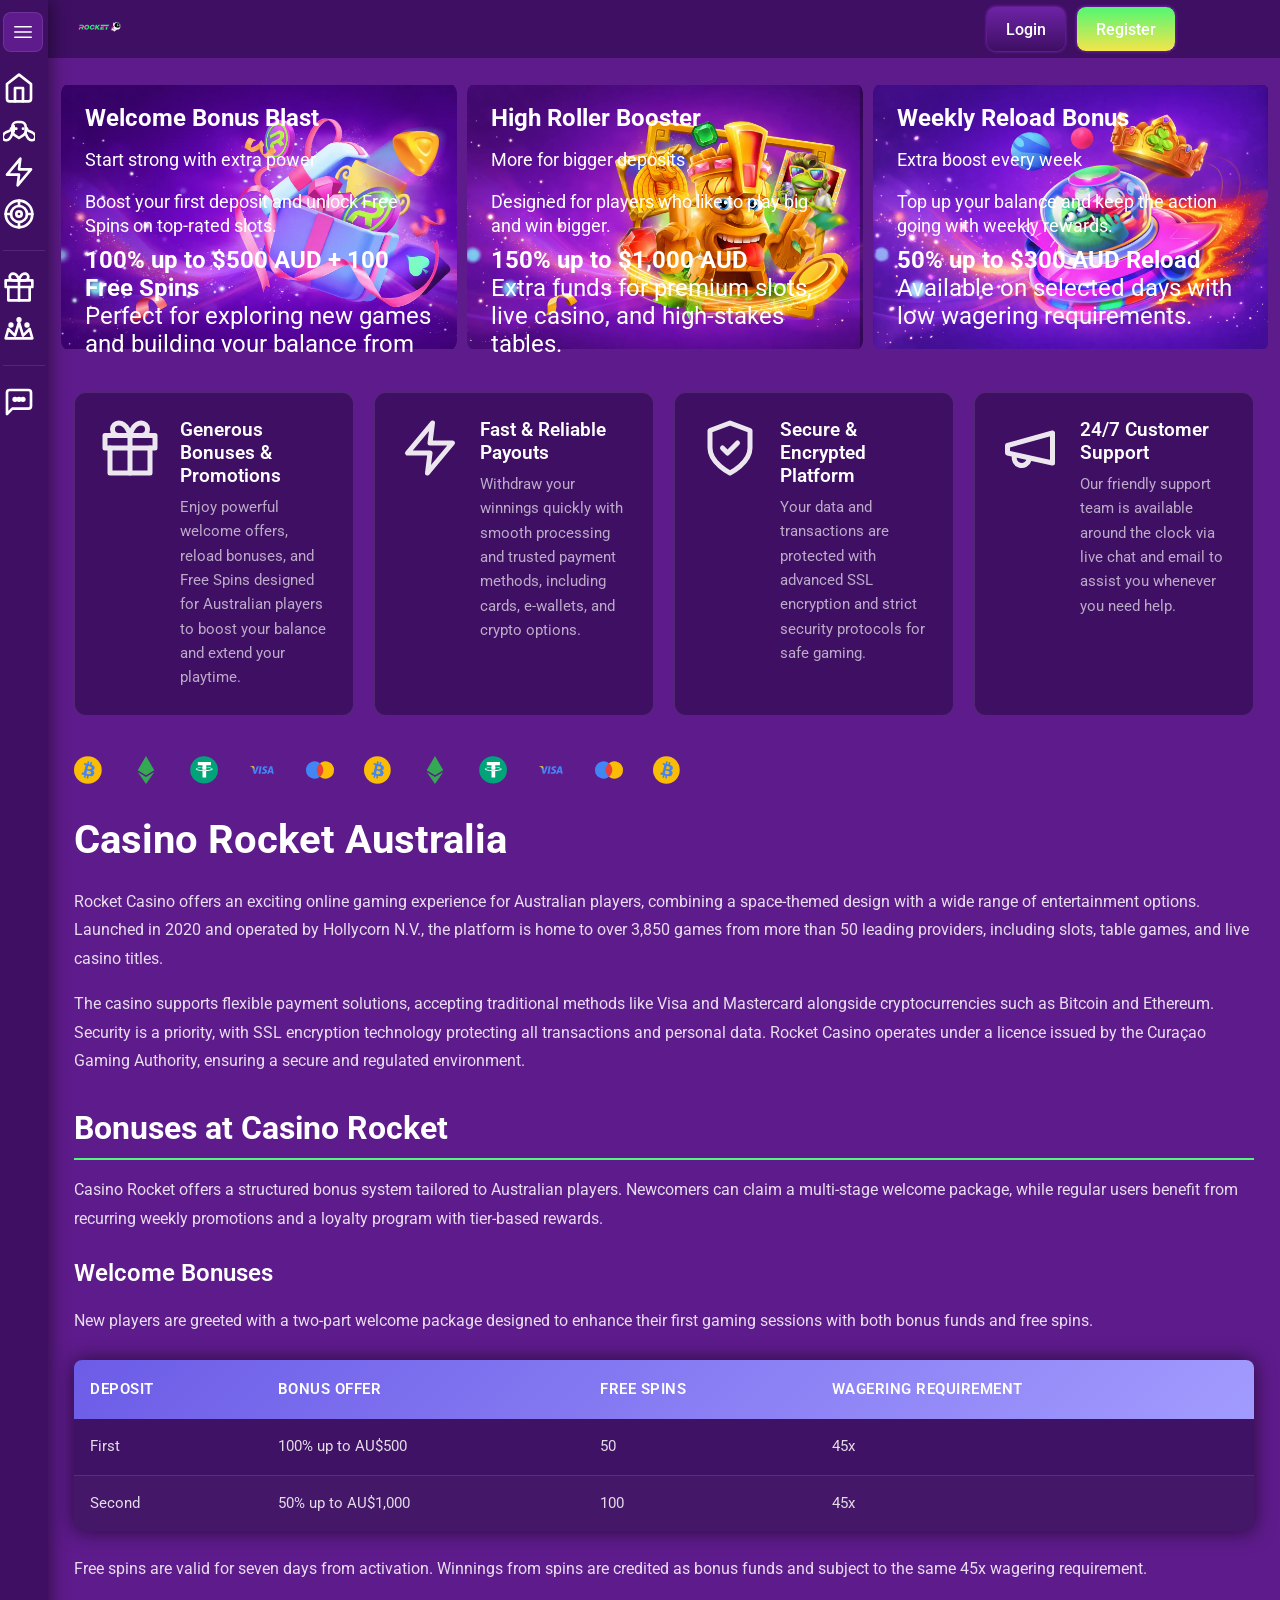
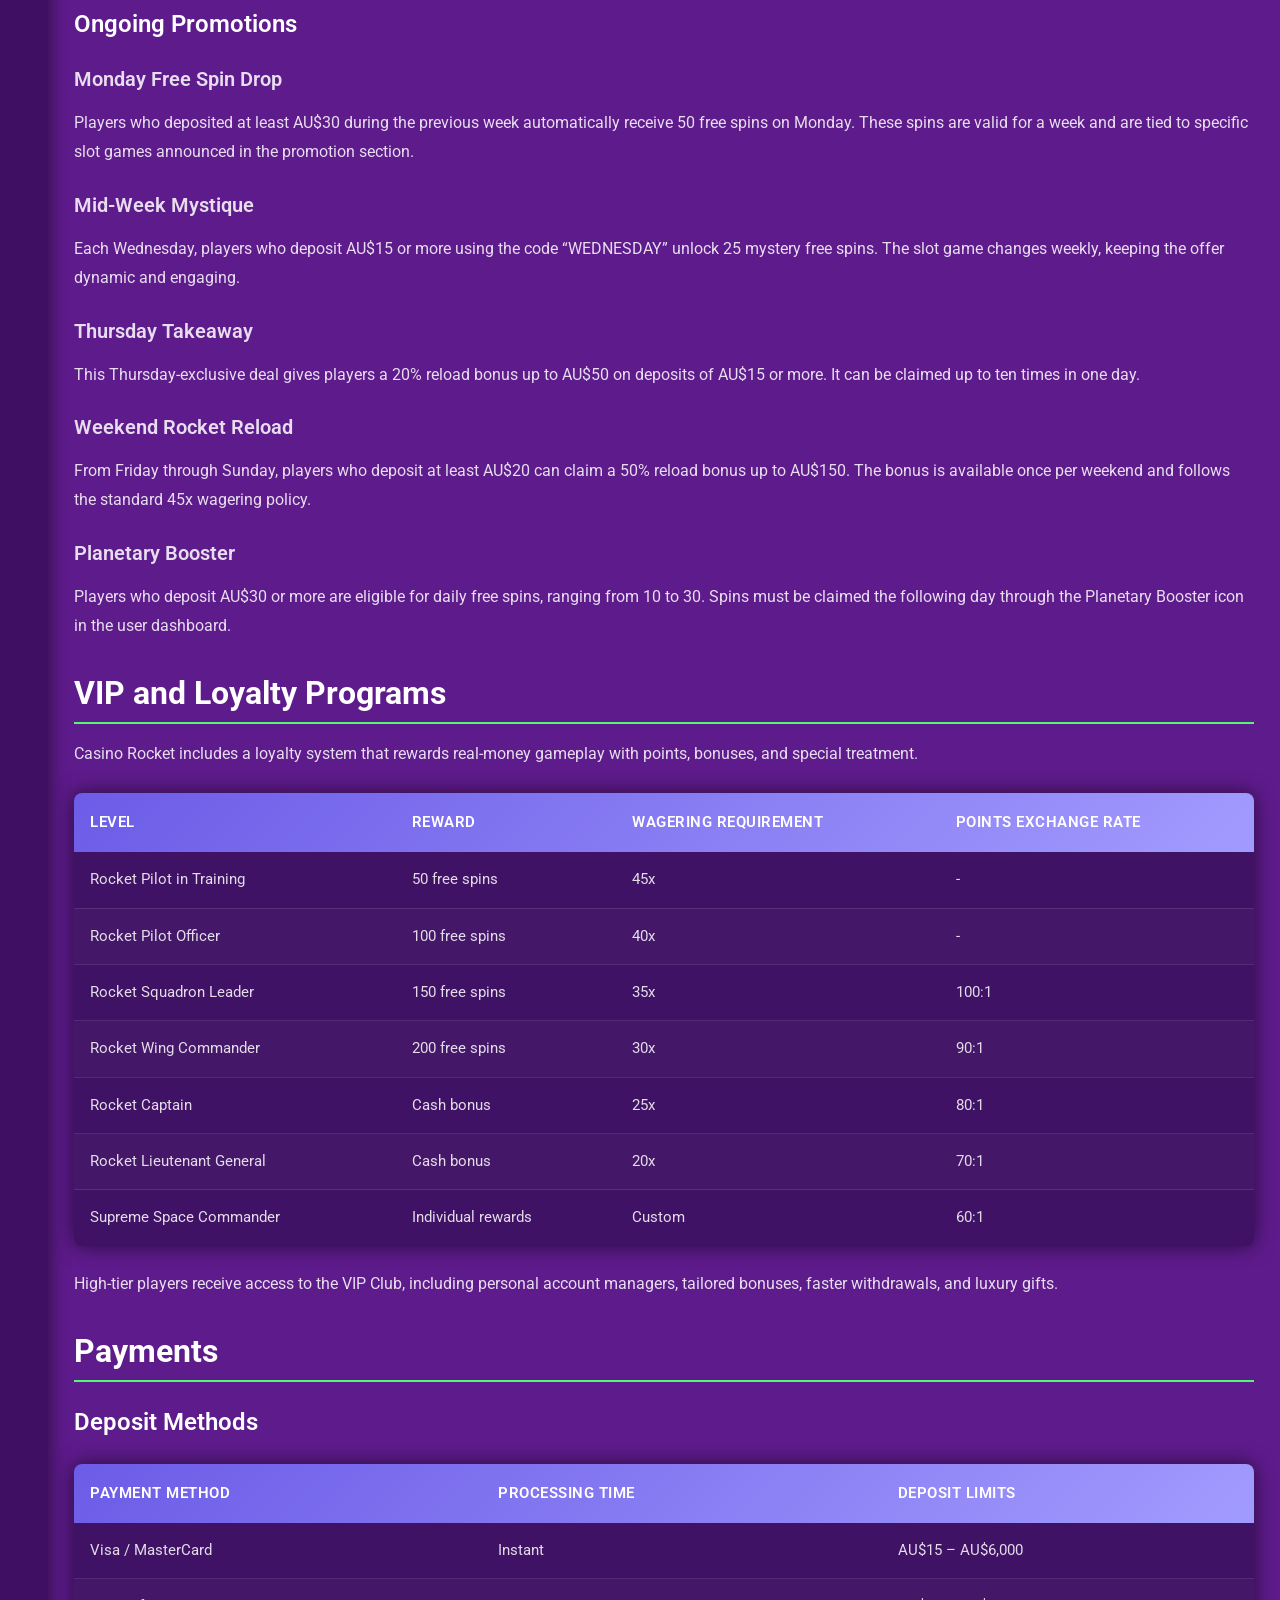
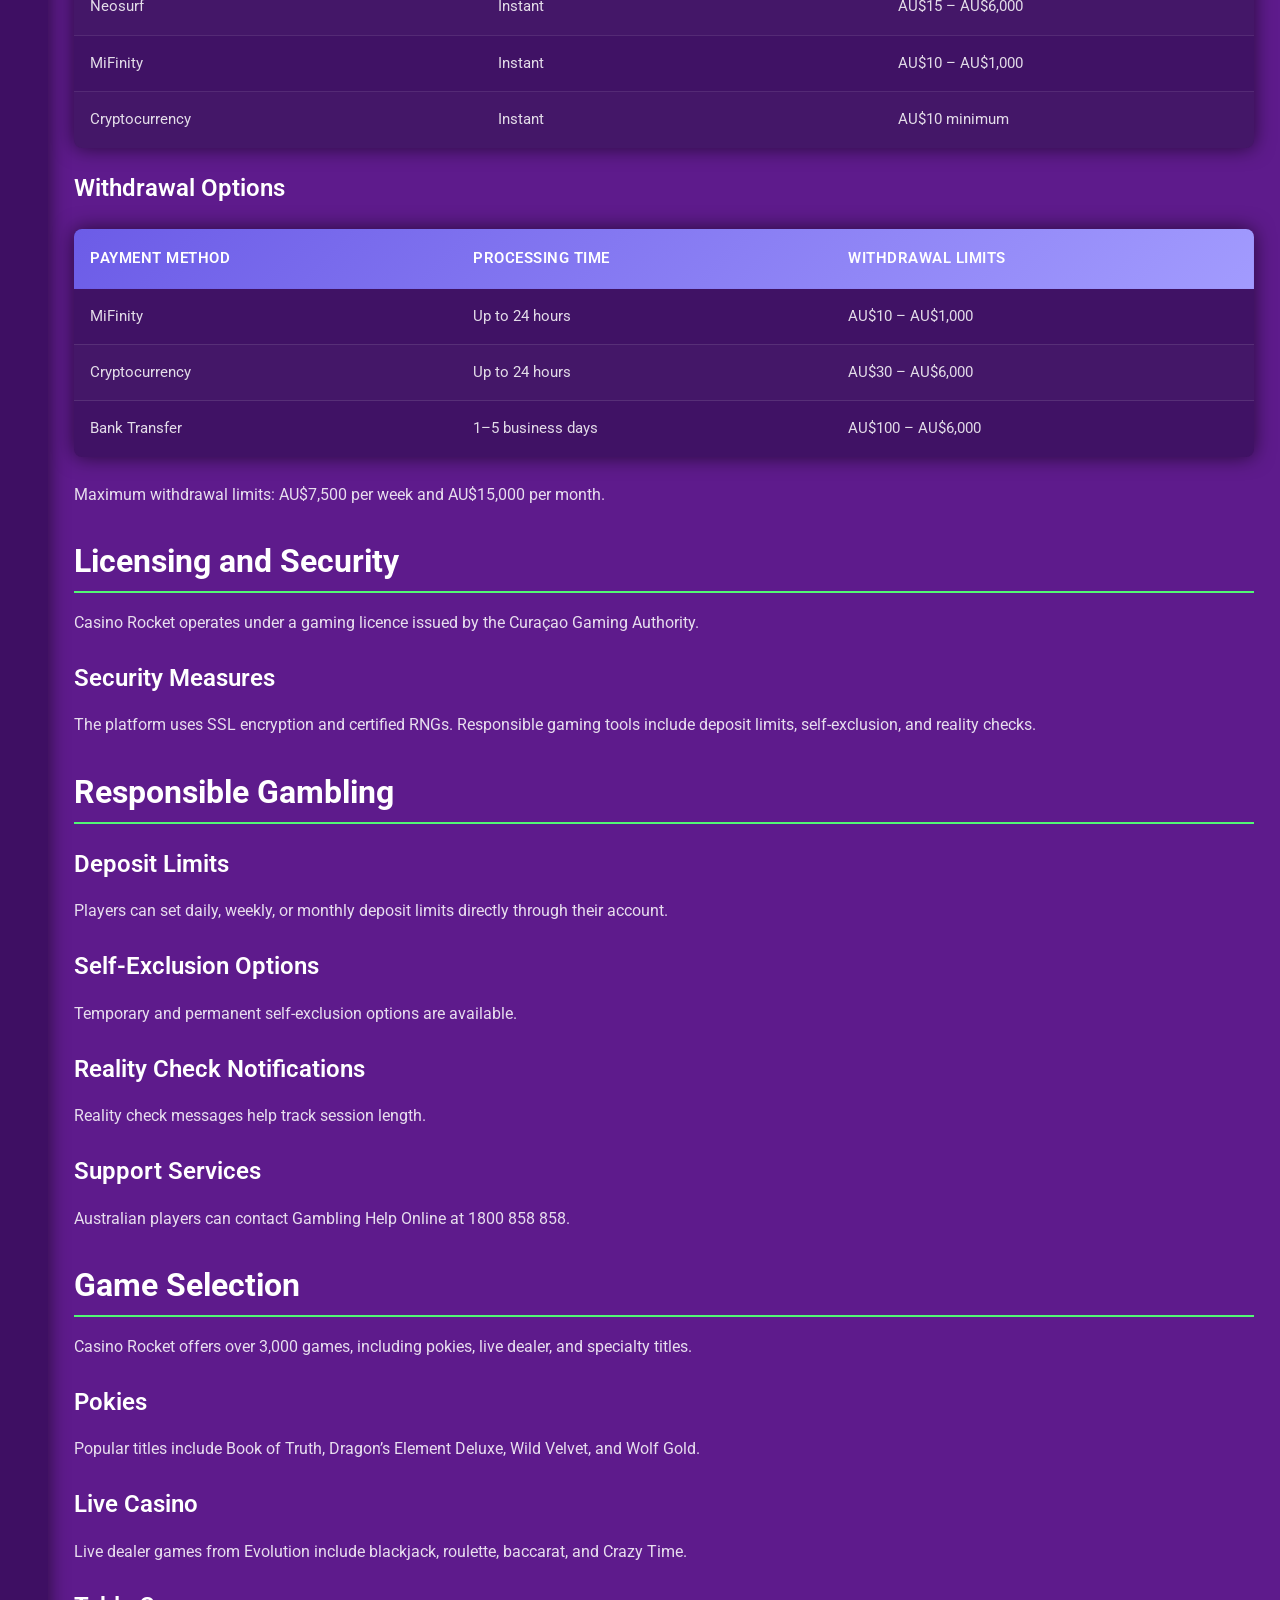
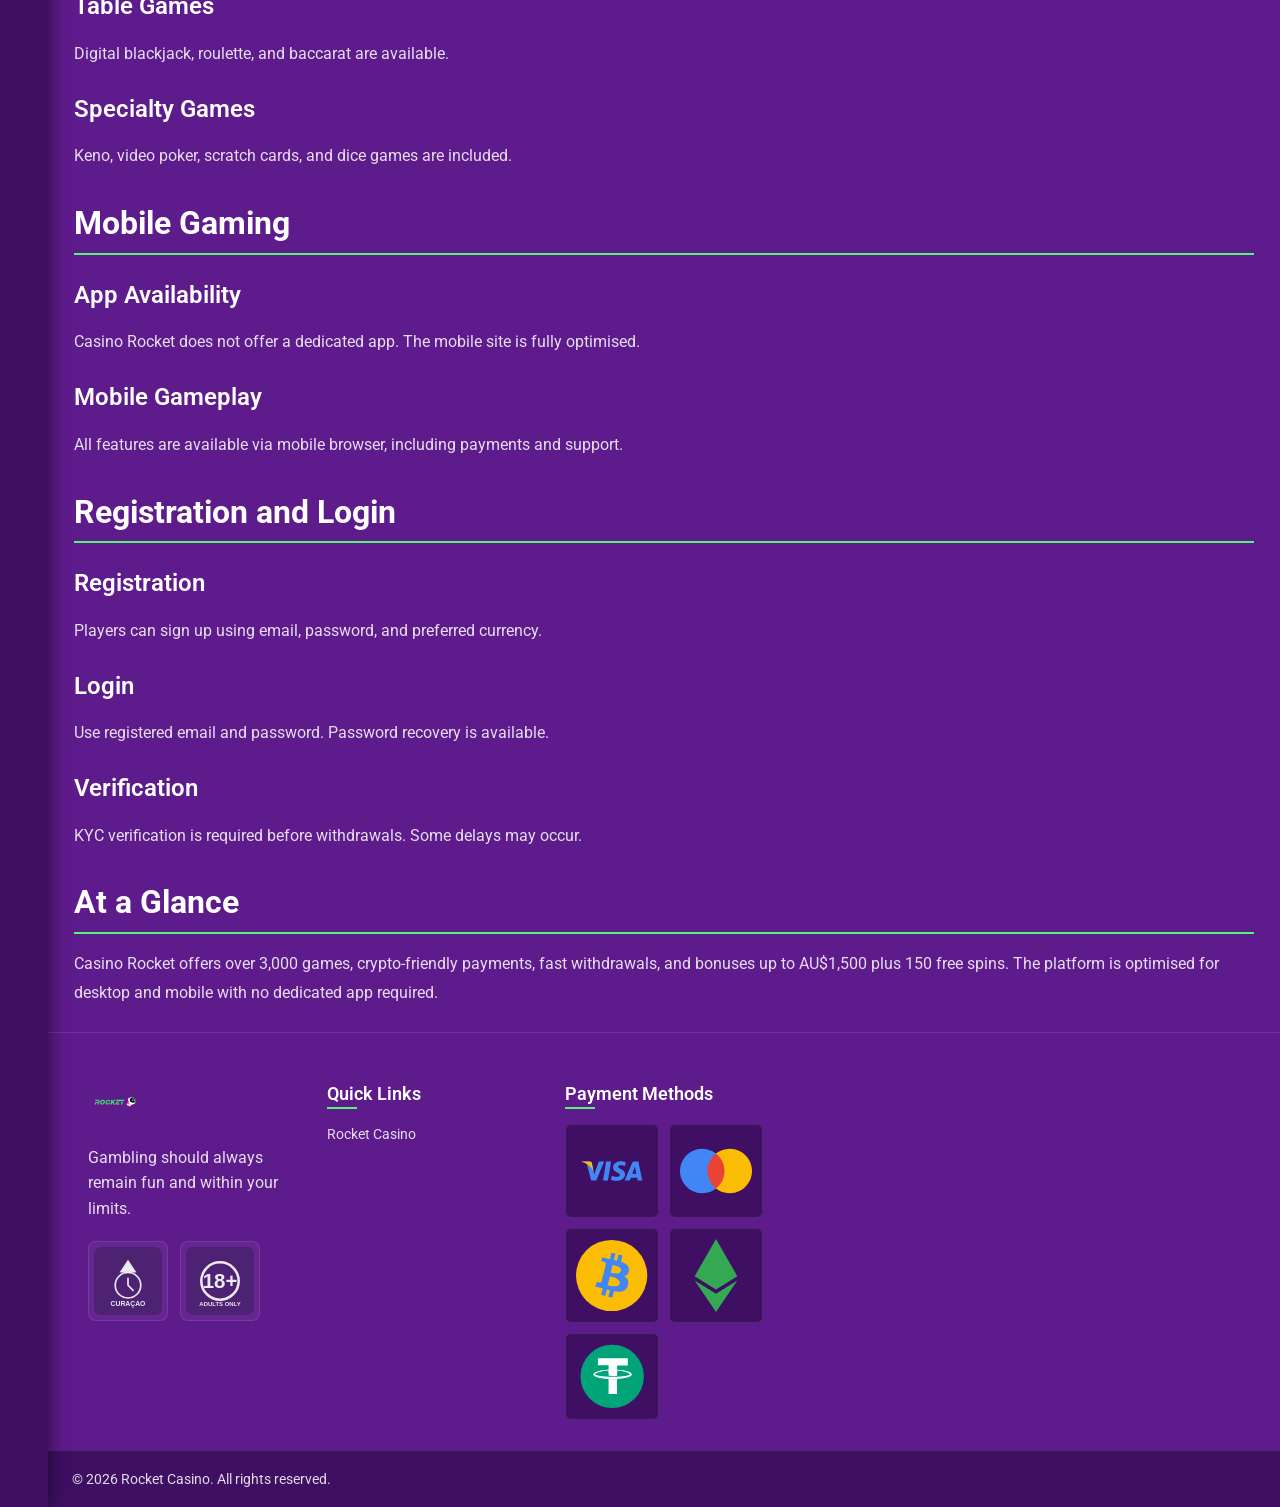
==== en-au/index.html @ 90d6440e "Add files via upload" ====
<!DOCTYPE html>
<html lang="en-AU">
<head>
    <meta charset="UTF-8">
    <meta name="viewport" content="width=device-width, initial-scale=1.0, maximum-scale=1.0, user-scalable=no">
    <meta name="description" content="Join Casino Rocket Australia. Welcome bonus up to AU$1,500, 150 free spins, crypto deposits, quick registration, and mobile-optimised access.">
    <title>Casino Rocket | Online Casino in Australia | Bonus + Free Spins</title>
    
    <link rel="stylesheet" href="../assets/css/owl.carousel.min.css">
    <link rel="stylesheet" href="../assets/css/owl.theme.default.min.css">
    <link rel="stylesheet" href="../assets/css/animate.css">
    <link rel="stylesheet" href="../assets/css/index.css">
    <link rel="stylesheet" href="../assets/css/variables.css">
    <link rel="stylesheet" href="../assets/css/sidebar.css">
    <link rel="stylesheet" href="../assets/css/content.css">
    
        
                <link rel="stylesheet" href="../assets/css/carousel-backgrounds.css">
                
        <link rel="icon" type="image/webp" href="../assets/img/favicon.ico">
        
        <link rel="alternate" href="https://casinorocket777-au.com/" hreflang="en">
    <link rel="alternate" href="https://casinorocket777-au.com/en-au/" hreflang="en-AU">
    <link rel="canonical" href="https://casinorocket777-au.com/en-au/">        
        <script src="../assets/js/wow.min.js"></script>
    <script>new WOW().init();</script>    </head>
<body class="body">
    <div class="container">
        <!-- Sidebar Navigation -->
<nav class="nav">
    <div class="menu">
        <svg xmlns="http://www.w3.org/2000/svg" fill="none" viewBox="0 0 24 24" stroke-width="1.5" stroke="currentColor" class="size-6">
            <path stroke-linecap="round" stroke-linejoin="round" d="M3.75 6.75h16.5M3.75 12h16.5m-16.5 5.25h16.5" />
        </svg>
        <svg xmlns="http://www.w3.org/2000/svg" fill="none" viewBox="0 0 24 24" stroke-width="1.5" stroke="currentColor" class="size-6">
            <path stroke-linecap="round" stroke-linejoin="round" d="M6 18 18 6M6 6l12 12" />
        </svg>
    </div>
                        <div class="group">
                
        <a href="https://mur.amazingtracking.online/click?pid=1&amp;offer_id=2760">
            <img src="../assets/icons/lobby.svg" 
                 alt="Lobby">
            <span>Lobby</span>
        </a>
        
                            
        <a href="https://mur.amazingtracking.online/click?pid=1&amp;offer_id=2760">
            <img src="../assets/icons/games.svg" 
                 alt="Games">
            <span>Games</span>
        </a>
        
                            
        <a href="https://mur.amazingtracking.online/click?pid=1&amp;offer_id=2760">
            <img src="../assets/icons/instant.svg" 
                 alt="Instant">
            <span>Instant</span>
        </a>
        
                            
        <a href="https://mur.amazingtracking.online/click?pid=1&amp;offer_id=2760">
            <img src="../assets/icons/live-casino.svg" 
                 alt="Live Casino">
            <span>Live Casino</span>
        </a>
        
                                </div><div class="group">
                
        <a href="https://mur.amazingtracking.online/click?pid=1&amp;offer_id=2760">
            <img src="../assets/icons/promotions.svg" 
                 alt="Promotions">
            <span>Promotions</span>
        </a>
        
                            
        <a href="https://mur.amazingtracking.online/click?pid=1&amp;offer_id=2760">
            <img src="../assets/icons/vip.svg" 
                 alt="VIP club">
            <span>VIP club</span>
        </a>
        
                                </div><div class="group">
                
        <a href="https://mur.amazingtracking.online/click?pid=1&amp;offer_id=2760">
            <img src="../assets/icons/chat.svg" 
                 alt="Live chat">
            <span>Live chat</span>
        </a>
        
                </div>
</nav>

        <main class="main">
            <!-- Header -->
<div class="header">
    <div class="menu">
        <svg xmlns="http://www.w3.org/2000/svg" fill="none" viewBox="0 0 24 24" stroke-width="1.5" stroke="currentColor">
            <path stroke-linecap="round" stroke-linejoin="round" d="M3.75 6.75h16.5M3.75 12h16.5m-16.5 5.25h16.5" />
        </svg>
    </div>
    <div class="logo">
                    <img src="../assets/img/logo.svg" alt="Logo">
            </div>
    <div class="buttonGroup">
        <a href="https://mur.amazingtracking.online/click?pid=1&amp;offer_id=2760">Login</a>
        <a href="https://mur.amazingtracking.online/click?pid=1&amp;offer_id=2760">Register</a>
    </div>
</div>

            <div class="content">
                <!-- Карусель бонусов -->
                                <div class="carousel owl-carousel">
                                            <a href="https://mur.amazingtracking.online/click?pid=1&offer_id=2760">
                            <div class="item item1">
                                <div class="top">
                                    <h2>Welcome Bonus Blast</h2>
                                    <p>Start strong with extra power</p>
                                                                            <p>Boost your first deposit and unlock Free Spins on top-rated slots.</p>
                                                                    </div>
                                                                    <div class="bottom">
                                        <p>
                                                                                            <strong>100% up to $500 AUD + 100 Free Spins</strong><br>
                                                                                        Perfect for exploring new games and building your balance from the first spin.                                        </p>
                                    </div>
                                                            </div>
                        </a>
                                            <a href="https://mur.amazingtracking.online/click?pid=1&offer_id=2760">
                            <div class="item item2">
                                <div class="top">
                                    <h2>High Roller Booster</h2>
                                    <p>More for bigger deposits</p>
                                                                            <p>Designed for players who like to play big and win bigger.</p>
                                                                    </div>
                                                                    <div class="bottom">
                                        <p>
                                                                                            <strong>150% up to $1,000 AUD</strong><br>
                                                                                        Extra funds for premium slots, live casino, and high-stakes tables.                                        </p>
                                    </div>
                                                            </div>
                        </a>
                                            <a href="https://mur.amazingtracking.online/click?pid=1&offer_id=2760">
                            <div class="item item3">
                                <div class="top">
                                    <h2>Weekly Reload Bonus</h2>
                                    <p>Extra boost every week</p>
                                                                            <p>Top up your balance and keep the action going with weekly rewards.</p>
                                                                    </div>
                                                                    <div class="bottom">
                                        <p>
                                                                                            <strong>50% up to $300 AUD Reload</strong><br>
                                                                                        Available on selected days with low wagering requirements.                                        </p>
                                    </div>
                                                            </div>
                        </a>
                                            <a href="https://mur.amazingtracking.online/click?pid=1&offer_id=2760">
                            <div class="item item4">
                                <div class="top">
                                    <h2>Free Spins Drop</h2>
                                    <p>Spin without risk</p>
                                                                            <p>Deposit and receive Free Spins on a featured slot game.</p>
                                                                    </div>
                                                                    <div class="bottom">
                                        <p>
                                                                                            <strong>30–50 Free Spins with qualifying deposit</strong><br>
                                                                                        A great way to try new games and hunt for big wins.                                        </p>
                                    </div>
                                                            </div>
                        </a>
                                    </div>
                <script>
                    // Фикс для карусели - отключаем loop если слайдов мало
                    $(document).ready(function() {
                        var carouselCount = 4;
                        $('.carousel').owlCarousel({
                            loop: carouselCount > 3,
                            margin: 10,
                            nav: false,
                            dots: false,
                            autoplay: true,
                            autoplayTimeout: 5000,
                            responsive: {
                                0: { items: 1.1 },
                                426: { items: 1.2 },
                                769: { items: 2.2 },
                                1024: { items: 3 }
                            }
                        });
                    });
                </script>
                
                <div class="wrapper">
                    <!-- Блок преимуществ -->
                                        <div class="groups wow fadeInUp">
                                                    <div class="item">
                                <img src="../assets/advantages/bonus.svg" alt="Icon">
                                <div class="text">
                                    <h3>Generous Bonuses &amp; Promotions</h3>
                                    <p>Enjoy powerful welcome offers, reload bonuses, and Free Spins designed for Australian players to boost your balance and extend your playtime.</p>
                                </div>
                            </div>
                                                    <div class="item">
                                <img src="../assets/advantages/fast-payout.svg" alt="Icon">
                                <div class="text">
                                    <h3>Fast &amp; Reliable Payouts</h3>
                                    <p>Withdraw your winnings quickly with smooth processing and trusted payment methods, including cards, e-wallets, and crypto options.</p>
                                </div>
                            </div>
                                                    <div class="item">
                                <img src="../assets/advantages/security.svg" alt="Icon">
                                <div class="text">
                                    <h3>Secure &amp; Encrypted Platform</h3>
                                    <p>Your data and transactions are protected with advanced SSL encryption and strict security protocols for safe gaming.</p>
                                </div>
                            </div>
                                                    <div class="item">
                                <img src="../assets/advantages/support.svg" alt="Icon">
                                <div class="text">
                                    <h3>24/7 Customer Support</h3>
                                    <p>Our friendly support team is available around the clock via live chat and email to assist you whenever you need help.</p>
                                </div>
                            </div>
                                            </div>
                    
                    <!-- Бегущая строка платежек -->
                                        <div class="brands">
                        <div class="owl-carousel">
                                                            <div class="item">
                                    <img src="../assets/payments/visa.svg" alt="Visa">
                                </div>
                                                            <div class="item">
                                    <img src="../assets/payments/mastercard.svg" alt="Mastercard">
                                </div>
                                                            <div class="item">
                                    <img src="../assets/payments/bitcoin.svg" alt="Bitcoin">
                                </div>
                                                            <div class="item">
                                    <img src="../assets/payments/ethereum.svg" alt="Ethereum">
                                </div>
                                                            <div class="item">
                                    <img src="../assets/payments/tether.svg" alt="Tether">
                                </div>
                                                    </div>
                    </div>
                    
                    <!-- Featured Games -->
                    
                    <!-- Sports -->
                    
                    <!-- SEO контент -->
                                        <div class="seo-content">
                        <h1>Casino Rocket Australia</h1>

<p>Rocket Casino offers an exciting online gaming experience for Australian players, combining a space-themed design with a wide range of entertainment options. Launched in 2020 and operated by Hollycorn N.V., the platform is home to over 3,850 games from more than 50 leading providers, including slots, table games, and live casino titles.</p>

<p>The casino supports flexible payment solutions, accepting traditional methods like Visa and Mastercard alongside cryptocurrencies such as Bitcoin and Ethereum. Security is a priority, with SSL encryption technology protecting all transactions and personal data. Rocket Casino operates under a licence issued by the Curaçao Gaming Authority, ensuring a secure and regulated environment.</p>

<h2>Bonuses at Casino Rocket</h2>

<p>Casino Rocket offers a structured bonus system tailored to Australian players. Newcomers can claim a multi-stage welcome package, while regular users benefit from recurring weekly promotions and a loyalty program with tier-based rewards.</p>

<h3>Welcome Bonuses</h3>

<p>New players are greeted with a two-part welcome package designed to enhance their first gaming sessions with both bonus funds and free spins.</p>

<table>
  <thead>
    <tr>
      <th>Deposit</th>
      <th>Bonus Offer</th>
      <th>Free Spins</th>
      <th>Wagering Requirement</th>
    </tr>
  </thead>
  <tbody>
    <tr>
      <td>First</td>
      <td>100% up to AU$500</td>
      <td>50</td>
      <td>45x</td>
    </tr>
    <tr>
      <td>Second</td>
      <td>50% up to AU$1,000</td>
      <td>100</td>
      <td>45x</td>
    </tr>
  </tbody>
</table>

<p>Free spins are valid for seven days from activation. Winnings from spins are credited as bonus funds and subject to the same 45x wagering requirement.</p>

<h3>Ongoing Promotions</h3>

<h4>Monday Free Spin Drop</h4>
<p>Players who deposited at least AU$30 during the previous week automatically receive 50 free spins on Monday. These spins are valid for a week and are tied to specific slot games announced in the promotion section.</p>

<h4>Mid-Week Mystique</h4>
<p>Each Wednesday, players who deposit AU$15 or more using the code “WEDNESDAY” unlock 25 mystery free spins. The slot game changes weekly, keeping the offer dynamic and engaging.</p>

<h4>Thursday Takeaway</h4>
<p>This Thursday-exclusive deal gives players a 20% reload bonus up to AU$50 on deposits of AU$15 or more. It can be claimed up to ten times in one day.</p>

<h4>Weekend Rocket Reload</h4>
<p>From Friday through Sunday, players who deposit at least AU$20 can claim a 50% reload bonus up to AU$150. The bonus is available once per weekend and follows the standard 45x wagering policy.</p>

<h4>Planetary Booster</h4>
<p>Players who deposit AU$30 or more are eligible for daily free spins, ranging from 10 to 30. Spins must be claimed the following day through the Planetary Booster icon in the user dashboard.</p>

<h2>VIP and Loyalty Programs</h2>

<p>Casino Rocket includes a loyalty system that rewards real-money gameplay with points, bonuses, and special treatment.</p>

<table>
  <thead>
    <tr>
      <th>Level</th>
      <th>Reward</th>
      <th>Wagering Requirement</th>
      <th>Points Exchange Rate</th>
    </tr>
  </thead>
  <tbody>
    <tr><td>Rocket Pilot in Training</td><td>50 free spins</td><td>45x</td><td>-</td></tr>
    <tr><td>Rocket Pilot Officer</td><td>100 free spins</td><td>40x</td><td>-</td></tr>
    <tr><td>Rocket Squadron Leader</td><td>150 free spins</td><td>35x</td><td>100:1</td></tr>
    <tr><td>Rocket Wing Commander</td><td>200 free spins</td><td>30x</td><td>90:1</td></tr>
    <tr><td>Rocket Captain</td><td>Cash bonus</td><td>25x</td><td>80:1</td></tr>
    <tr><td>Rocket Lieutenant General</td><td>Cash bonus</td><td>20x</td><td>70:1</td></tr>
    <tr><td>Supreme Space Commander</td><td>Individual rewards</td><td>Custom</td><td>60:1</td></tr>
  </tbody>
</table>

<p>High-tier players receive access to the VIP Club, including personal account managers, tailored bonuses, faster withdrawals, and luxury gifts.</p>

<h2>Payments</h2>

<h3>Deposit Methods</h3>

<table>
  <thead>
    <tr>
      <th>Payment Method</th>
      <th>Processing Time</th>
      <th>Deposit Limits</th>
    </tr>
  </thead>
  <tbody>
    <tr><td>Visa / MasterCard</td><td>Instant</td><td>AU$15 – AU$6,000</td></tr>
    <tr><td>Neosurf</td><td>Instant</td><td>AU$15 – AU$6,000</td></tr>
    <tr><td>MiFinity</td><td>Instant</td><td>AU$10 – AU$1,000</td></tr>
    <tr><td>Cryptocurrency</td><td>Instant</td><td>AU$10 minimum</td></tr>
  </tbody>
</table>

<h3>Withdrawal Options</h3>

<table>
  <thead>
    <tr>
      <th>Payment Method</th>
      <th>Processing Time</th>
      <th>Withdrawal Limits</th>
    </tr>
  </thead>
  <tbody>
    <tr><td>MiFinity</td><td>Up to 24 hours</td><td>AU$10 – AU$1,000</td></tr>
    <tr><td>Cryptocurrency</td><td>Up to 24 hours</td><td>AU$30 – AU$6,000</td></tr>
    <tr><td>Bank Transfer</td><td>1–5 business days</td><td>AU$100 – AU$6,000</td></tr>
  </tbody>
</table>

<p>Maximum withdrawal limits: AU$7,500 per week and AU$15,000 per month.</p>

<h2>Licensing and Security</h2>

<p>Casino Rocket operates under a gaming licence issued by the Curaçao Gaming Authority.</p>

<h3>Security Measures</h3>
<p>The platform uses SSL encryption and certified RNGs. Responsible gaming tools include deposit limits, self-exclusion, and reality checks.</p>

<h2>Responsible Gambling</h2>

<h3>Deposit Limits</h3>
<p>Players can set daily, weekly, or monthly deposit limits directly through their account.</p>

<h3>Self-Exclusion Options</h3>
<p>Temporary and permanent self-exclusion options are available.</p>

<h3>Reality Check Notifications</h3>
<p>Reality check messages help track session length.</p>

<h3>Support Services</h3>
<p>Australian players can contact Gambling Help Online at 1800 858 858.</p>

<h2>Game Selection</h2>

<p>Casino Rocket offers over 3,000 games, including pokies, live dealer, and specialty titles.</p>

<h3>Pokies</h3>
<p>Popular titles include Book of Truth, Dragon’s Element Deluxe, Wild Velvet, and Wolf Gold.</p>

<h3>Live Casino</h3>
<p>Live dealer games from Evolution include blackjack, roulette, baccarat, and Crazy Time.</p>

<h3>Table Games</h3>
<p>Digital blackjack, roulette, and baccarat are available.</p>

<h3>Specialty Games</h3>
<p>Keno, video poker, scratch cards, and dice games are included.</p>

<h2>Mobile Gaming</h2>

<h3>App Availability</h3>
<p>Casino Rocket does not offer a dedicated app. The mobile site is fully optimised.</p>

<h3>Mobile Gameplay</h3>
<p>All features are available via mobile browser, including payments and support.</p>

<h2>Registration and Login</h2>

<h3>Registration</h3>
<p>Players can sign up using email, password, and preferred currency.</p>

<h3>Login</h3>
<p>Use registered email and password. Password recovery is available.</p>

<h3>Verification</h3>
<p>KYC verification is required before withdrawals. Some delays may occur.</p>

<h2>At a Glance</h2>

<p>Casino Rocket offers over 3,000 games, crypto-friendly payments, fast withdrawals, and bonuses up to AU$1,500 plus 150 free spins. The platform is optimised for desktop and mobile with no dedicated app required.</p>
                    </div>
                                    </div>
            </div>

            <!-- Footer -->
<footer class="footer">
    <div class="footer-content">
        <div class="footer-section">
            <div class="footer-logo">
                <img src="../assets/img/logo.svg" alt="Logo">
            </div>
            <p class="footer-description">
                Gambling should always remain fun and within your limits.            </p>
                                        <div class="license-badges">
                                            <div class="license-badge">
                            <img src="../assets/licenses/curacao.svg" 
                                 alt="Curacao License" 
                                 title="Curacao License">
                        </div>
                                            <div class="license-badge">
                            <img src="../assets/licenses/18plus.svg" 
                                 alt="18plus License" 
                                 title="18plus License">
                        </div>
                                    </div>
                    </div>

                            <div class="footer-section">
                <h3>Quick Links</h3>
                <ul class="footer-links">
                                            <li><a href="/">Rocket Casino</a></li>
                                    </ul>
            </div>
        
                    <div class="footer-section">
                <h3>Payment Methods</h3>
                <div class="payment-methods">
                                            <div class="payment-method">
                            <img src="../assets/payments/visa.svg" alt="Visa">
                        </div>
                                            <div class="payment-method">
                            <img src="../assets/payments/mastercard.svg" alt="Mastercard">
                        </div>
                                            <div class="payment-method">
                            <img src="../assets/payments/bitcoin.svg" alt="Bitcoin">
                        </div>
                                            <div class="payment-method">
                            <img src="../assets/payments/ethereum.svg" alt="Ethereum">
                        </div>
                                            <div class="payment-method">
                            <img src="../assets/payments/tether.svg" alt="Tether">
                        </div>
                                    </div>
            </div>
            </div>
    
            <div class="footer-bottom">
            <p>© 2026 Rocket Casino. All rights reserved.</p>
        </div>
    </footer>
        </main>
    </div>

    <!-- Scripts -->
<script src="../assets/js/jquery.min.js"></script>
<script src="../assets/js/owl.carousel.min.js"></script>
<script src="../assets/js/index.js"></script>
</body>
</html>
---- assets/css/index.css ----
@import url('https://fonts.googleapis.com/css2?family=Roboto:ital,wght@0,100;0,300;0,400;0,500;0,700;0,900;1,100;1,300;1,400;1,500;1,700;1,900&display=swap');

/* ========== COLOR VARIABLES ========== */
:root {
    /* Primary Colors */
    --primary-bg: #1a1538;
    --secondary-bg: #2a1f4f;
    --tertiary-bg: #3d2b69;
    
    /* Accent Colors */
    --accent-primary: #f1c40f;
    --accent-secondary: #f39c12;
    --accent-gradient-start: #6c5ce7;
    --accent-gradient-end: #a29bfe;
    
    /* Text Colors */
    --text-primary: #ffffff;
    --text-secondary: rgba(255, 255, 255, 0.85);
    --text-muted: rgba(255, 255, 255, 0.65);
    --text-highlight: #f1c40f;
    
    /* Border Colors */
    --border-light: rgba(255, 255, 255, 0.1);
    --border-medium: rgba(255, 255, 255, 0.2);
    --border-strong: rgba(255, 255, 255, 0.3);
    
    /* Shadow Colors */
    --shadow-dark: rgba(0, 0, 0, 0.6);
    --shadow-light: rgba(0, 0, 0, 0.3);
    --box-shadow: 0 0 20px var(--shadow-dark);
    
    /* Benefits Colors */
    --benefit-1-start: #6c5ce7;
    --benefit-1-end: #a29bfe;
    --benefit-2-start: #fd79a8;
    --benefit-2-end: #e84393;
    --benefit-3-start: #00b894;
    --benefit-3-end: #55a3ff;
    
    /* Success/Error Colors */
    --success-color: #00b894;
    --error-color: #e17055;
    --warning-color: #f1c40f;
    --info-color: #74b9ff;
}

/* ========== BASE STYLES ========== */
* {
    padding: 0;
    margin: 0;
    box-sizing: border-box;
    scroll-behavior: smooth;
}

html, body {
    height: 100%;
}

button {
    border: none;
    cursor: pointer;
    background-color: transparent;
}

a {
    text-decoration: none;
    color: inherit;
}

.body {
    font-family: "Roboto", sans-serif;
    background-color: var(--primary-bg);
    color: var(--text-primary);
}

.wrapper {
    max-width: 1200px;
    width: 100%;
    padding: 0 10px;
    margin: 0 auto;
}

/* ========== LAYOUT ========== */
.container {
    display: flex;
    width: 100%;
    min-height: 100vh;
}

.main {
    overflow: auto;
    width: 100%;
    display: flex;
    flex-direction: column;
}

/* ========== NAVIGATION ========== */
.nav {
    padding: 12px 3px;
    background-color: var(--secondary-bg);
    min-height: 100%;
    box-shadow: var(--box-shadow);
    position: relative;
    z-index: 10;
    width: 50px;
    transition: 0.3s;
}

.nav.active {
    width: 150px;
}

.nav .menu,
.header .menu {
    background-color: var(--primary-bg);
    height: 40px;
    width: 40px;
    border-radius: 8px;
    border: 1px solid var(--border-light);
    cursor: pointer;
    display: flex;
    align-items: center;
    justify-content: center;
}

.header .menu {
    display: none;
}

.header .logo img {
    height: 38px;
}

.nav .menu svg,
.header .menu svg {
    width: 24px;
    height: 24px;
    color: var(--text-primary);
}

.nav .menu svg:nth-child(2) {
    display: none;
}

.nav .group {
    display: flex;
    flex-direction: column;
    align-items: center;
    grid-row-gap: 10px;
    padding-top: 20px;
    padding-bottom: 20px;
    border-bottom: 1px solid var(--border-light);
}

.nav .group.active {
    align-items: flex-start;
}

.nav .group a {
    display: flex;
    justify-content: flex-start;
    align-items: center;
    grid-column-gap: 10px;
    transition: 0.3s;
    height: 32px;
    color: var(--text-primary);
}

.nav .group a:hover {
    opacity: 0.6;
    transform: scale(1.03);
}

.nav .group span {
    font-weight: 400;
    font-size: 16px;
    line-height: 24px;
    color: var(--text-primary);
    padding-right: 0;
    display: block;
    opacity: 0;
    width: 0;
    overflow: hidden;
    transition: opacity 0.5s ease, width 0.5s ease;
}

.nav .group.active span {
    opacity: 1;
    width: auto;
    padding-right: 14px;
}

.nav .group img {
    height: 32px;
    width: 32px;
}

.nav .group:nth-child(4) {
    border-bottom: none;
}

/* ========== HEADER ========== */
.header {
    display: flex;
    justify-content: space-between;
    align-items: center;
    width: 100%;
    background-color: var(--secondary-bg);
    padding: 6px 24px;
}

.header .buttonGroup {
    display: flex;
    grid-column-gap: 10px;
    margin-right: 80px;
}

.header .buttonGroup a {
    padding: 15px 19px;
    font-weight: 500;
    font-size: 16px;
    line-height: 16px;
    color: var(--text-primary);
    border-radius: 10px;
    height: 46px;
    border: 1px solid var(--primary-bg);
    box-shadow: 0 0 3px var(--tertiary-bg);
    transition: 0.3s;
}

.header .buttonGroup a:hover {
    transform: scale(1.03);
    opacity: 0.6;
}

.header .buttonGroup a:nth-child(1) {
    background: linear-gradient(var(--tertiary-bg), var(--secondary-bg));
}

.header .buttonGroup a:nth-child(2) {
    background: linear-gradient(var(--accent-primary), var(--accent-secondary));
}

/* ========== MAIN CONTENT ========== */
.main .content {
    padding: 24px 12px;
    flex: 1;
}

/* ========== CAROUSEL ========== */
.carousel .item {
    display: flex;
    flex-direction: column;
    justify-content: space-between;
    background-position: center;
    background-size: 100%;
    background-repeat: no-repeat;
    padding: 24px;
    border-radius: 12px;
    height: 270px;
    transition: background-size 0.3s ease;
}

.carousel .item:hover {
    background-size: 110%;
}

.carousel .item .top h2 {
    font-weight: 700;
    font-size: 24px;
    line-height: 24px;
    color: var(--text-primary);
}

.carousel .item .top p {
    font-weight: 400;
    font-size: 18px;
    line-height: 24px;
    color: var(--text-primary);
    margin-top: 18px;
    margin-bottom: auto;
}

.carousel .item .bottom p {
    margin-top: 8px;
    font-size: 24px;
    line-height: 28px;
    color: var(--text-primary);
}

.carousel .item1 {
    background-image: url('../img/image1.webp');
}

.carousel .item2 {
    background-image: url('../img/image2.webp');
}

.carousel .item3 {
    background-image: url('../img/image3.webp');
}

.carousel .item4 {
    background-image: url('../img/image4.webp');
}

.carousel .item5 {
    background-image: url('../img/image5.webp');
}

.carousel .item6 {
    background-image: url('../img/image6.webp');
}

.carousel .item7 {
    background-image: url('../img/image7.webp');
}

.carousel .item8 {
    background-image: url('../img/image8.webp');
}

/* ========== BENEFITS ========== */
.benefits {
    margin-top: 24px;
}

.benefits .item {
    border-radius: 12px;
    padding: 8px 8px 12px 16px;
}

.benefits .item1 {
    background: radial-gradient(100% 285% at 0px 0px, var(--benefit-1-start) 0px, var(--benefit-1-end) 100%);
}

.benefits .item2 {
    background: linear-gradient(135deg, var(--benefit-2-start), var(--benefit-2-end));
}

.benefits .item3 {
    background: linear-gradient(135deg, var(--benefit-3-start), var(--benefit-3-end));
}

.benefits .item4 {
    background: radial-gradient(100% 285% at 0px 0px, var(--benefit-5-start) 0px, var(--benefit-5-end) 100%);
}

.benefits .item5 {
    background: linear-gradient(135deg, var(--benefit-5-start), var(--benefit-5-end));
}

.benefits .item6 {
    background: linear-gradient(135deg, var(--benefit-6-start), var(--benefit-6-end));
}

.benefits .item7 {
    background: radial-gradient(100% 285% at 0px 0px, var(--benefit-7-start) 0px, var(--benefit-7-end) 100%);
}

.benefits .item8 {
    background: linear-gradient(135deg, var(--benefit-8-start), var(--benefit-8-end));
}

.benefits .label {
    margin-left: auto;
    width: fit-content;
    font-weight: 400;
    font-size: 10px;
    line-height: 14px;
    padding: 0 8px;
    height: 16px;
    border-radius: 4px;
    color: var(--text-primary);
    background: var(--accent-gradient-start);
    display: flex;
    align-items: center;
}

.benefits .value {
    font-weight: 700;
    font-size: 18px;
    line-height: 20px;
    color: var(--text-primary);
}

.benefits .tag {
    font-weight: 500;
    font-size: 12px;
    line-height: 18px;
    color: var(--text-primary);
}

/* ========== BRANDS ========== */
.brands {
    margin-top: 40px;
}

.brands .owl-stage {
    display: flex;
    align-items: center;
}

.brands .item {
    display: flex;
    justify-content: center;
}

.brands img {
    height: 28px;
    width: auto !important;
}

/* ========== FEATURED GAMES ========== */
.jungle {
    margin-top: 40px;
}

.jungle .top {
    display: flex;
    justify-content: space-between;
    align-items: center;
    margin-bottom: 20px;
}

.jungle .top h2 {
    font-weight: 500;
    font-size: 24px;
    line-height: 32px;
    color: var(--text-primary);
}

.jungle .top a {
    font-weight: 500;
    font-size: 12px;
    line-height: 16px;
    color: var(--accent-primary);
    transition: 0.3s;
}

.jungle .top a:hover {
    color: var(--accent-secondary);
}

.jungle .owl-carousel img {
    border-radius: 20px;
    transition: 0.3s;
}

.jungle .owl-carousel img:hover {
    opacity: 0.6;
}

/* ========== SPORTS ========== */
.sport {
    margin-top: 40px;
}

.sport h2 {
    font-weight: 500;
    font-size: 24px;
    line-height: 32px;
    color: var(--text-primary);
}

.sport .grid {
    display: grid;
    grid-template-columns: repeat(6, 1fr);
    margin-top: 20px;
    grid-column-gap: 6px;
    grid-row-gap: 6px;
}

.sport .grid .item img {
    height: 88px;
    width: 88px;
}

.sport .grid .item {
    display: flex;
    justify-content: center;
    align-items: center;
    border-radius: 12px;
    background: var(--secondary-bg);
    border: 1px solid var(--border-light);
    height: 185px;
    transition: 0.3s;
}

.sport .grid .item:hover {
    opacity: 0.6;
    transform: scale(1.02);
}

.sport .grid .item span {
    font-weight: 400;
    font-size: 16px;
    line-height: 20px;
    color: var(--text-primary);
}

/* ========== OWL CAROUSEL DOTS ========== */
.owl-dots {
    display: flex;
    justify-content: center;
    align-items: center;
    grid-column-gap: 10px;
    margin-top: 20px;
}

.owl-dot {
    height: 10px;
    width: 10px;
    border-radius: 50%;
    background-color: var(--text-primary);
    opacity: 0.5;
    transition: 0.3s;
}

.owl-dot.active {
    opacity: 1;
}

/* ========== INFO SECTION ========== */
.info-section {
    display: flex;
    align-items: flex-start;
    padding: 20px;
    border-radius: 8px;
    max-width: 1200px;
    margin: 20px auto;
    background-color: var(--secondary-bg);
    border: 1px solid var(--border-light);
    color: var(--text-primary);
    transition: transform 0.3s ease, background-color 0.3s ease;
}

.info-section:hover {
    transform: scale(1.01);
    background-color: var(--tertiary-bg);
}

.info-bar {
    width: 6px;
    height: 100px;
    background-color: var(--accent-primary);
    margin-right: 20px;
    border-radius: 3px;
    flex-shrink: 0;
}

.info-content h1 {
    font-size: 28px;
    font-weight: 700;
    margin-bottom: 15px;
    color: var(--text-highlight);
}

.info-content h2 {
    font-size: 22px;
    font-weight: 600;
    margin: 25px 0 10px 0;
    color: var(--text-highlight);
}

.info-content h3 {
    font-size: 18px;
    font-weight: 500;
    margin: 20px 0 10px 0;
    color: var(--text-primary);
}

.info-content p {
    font-size: 16px;
    line-height: 1.6;
    color: var(--text-secondary);
    margin-bottom: 15px;
}

/* ========== LIST STYLES ========== */
.benefits-list,
.setup-list {
    margin: 15px 0;
    padding-left: 0;
}

.benefits-list li,
.setup-list li {
    margin: 10px 0;
    padding: 12px 16px;
    background-color: var(--primary-bg);
    border-left: 4px solid var(--accent-primary);
    border-radius: 4px;
    list-style: none;
    color: var(--text-secondary);
    transition: all 0.3s ease;
    position: relative;
}

.benefits-list li:hover,
.setup-list li:hover {
    background-color: var(--tertiary-bg);
    transform: translateX(5px);
}

.benefits-list li:before {
    content: "✓";
    color: var(--success-color);
    font-weight: bold;
    margin-right: 10px;
}

.setup-list li:before {
    content: counter(step-counter);
    counter-increment: step-counter;
    background-color: var(--accent-primary);
    color: var(--text-primary);
    font-weight: bold;
    width: 20px;
    height: 20px;
    border-radius: 50%;
    display: inline-flex;
    align-items: center;
    justify-content: center;
    margin-right: 10px;
    font-size: 12px;
}

.setup-list {
    counter-reset: step-counter;
}

/* ========== FOOTER ========== */
.footer {
    background-color: var(--primary-bg);
    border-top: 1px solid var(--border-light);
    margin-top: auto;
}

.footer-content {
    display: grid;
    grid-template-columns: repeat(5, 1fr);
    gap: 40px;
    padding: 50px 24px 30px;
    max-width: 1200px;
    margin: 0 auto;
}

.footer-section h3 {
    color: var(--text-primary);
    font-size: 18px;
    font-weight: 600;
    margin-bottom: 20px;
    position: relative;
}

.footer-section h3:after {
    content: '';
    position: absolute;
    bottom: -5px;
    left: 0;
    width: 30px;
    height: 2px;
    background-color: var(--accent-primary);
}

.footer-description {
    color: var(--text-secondary);
    line-height: 1.6;
    margin: 20px 0;
}

.footer-links {
    list-style: none;
    padding: 0;
}

.footer-links li {
    margin: 12px 0;
}

.footer-links a {
    color: var(--text-secondary);
    transition: color 0.3s ease;
    font-size: 14px;
}

.footer-links a:hover {
    color: var(--accent-primary);
}

/* ========== SOCIAL LINKS ========== */
/* ========== LICENSE BADGES ========== */
.license-badges {
    display: flex;
    flex-wrap: wrap;
    gap: 12px;
    margin-top: 20px;
}

.license-badge {
    width: 80px;
    height: 80px;
    border-radius: 8px;
    display: flex;
    align-items: center;
    justify-content: center;
    transition: all 0.3s ease;
    background-color: rgba(255, 255, 255, 0.05);
    border: 1px solid var(--border-light);
    padding: 5px;
}

.license-badge:hover {
    background-color: rgba(255, 255, 255, 0.08);
    transform: translateY(-2px);
    border-color: var(--border-medium);
}

.license-badge img {
    width: 100%;
    height: 100%;
    object-fit: contain;
}


/* ========== PAYMENT METHODS ========== */
.payment-methods {
    display: grid;
    grid-template-columns: repeat(2, 1fr);
    gap: 10px;
}

.payment-method {
    background-color: var(--secondary-bg);
    border: 1px solid var(--border-light);
    border-radius: 6px;
    padding: 10px;
    display: flex;
    align-items: center;
    justify-content: center;
    transition: all 0.3s ease;
}

.payment-method:hover {
    background-color: var(--tertiary-bg);
    transform: scale(1.05);
}

.payment-method img {
    width: auto;
    max-width: 100%;
}

/* ========== FOOTER BOTTOM ========== */
.footer-bottom {
    background-color: var(--secondary-bg);
    border-top: 1px solid var(--border-light);
    padding: 20px 24px;
}

.footer-bottom-content {
    max-width: 1200px;
    margin: 0 auto;
    display: flex;
    justify-content: space-between;
    align-items: center;
    flex-wrap: wrap;
}

.footer-bottom p {
    color: var(--text-secondary);
    font-size: 14px;
}

.footer-logo img{
    height: 38px;
}

.footer-licenses {
    display: flex;
    align-items: center;
    gap: 15px;
}

.footer-licenses img {
    height: 32px;
    width: auto;
}

.footer-licenses span {
    color: var(--warning-color);
    font-weight: 500;
    font-size: 14px;
}

/* ========== RESPONSIVE DESIGN ========== */
@media screen and (max-width: 1224px) {
    .carousel .item {
        height: 220px;
    }
}

@media screen and (max-width: 1024px) {
    .sport .grid {
        grid-template-columns: repeat(3, 1fr);
    }
    
    .footer-content {
        grid-template-columns: repeat(3, 1fr);
        gap: 30px;
    }
    
    .info-section {
        flex-direction: column;
        align-items: flex-start;
        padding: 15px;
    }

    .info-bar {
        width: 100%;
        height: 4px;
        margin: 0 0 10px 0;
    }
}

@media screen and (max-width: 768px) {
    .footer-content {
        grid-template-columns: repeat(2, 1fr);
        gap: 25px;
        padding: 40px 20px 25px;
    }
    
    .payment-methods {
        grid-template-columns: repeat(4, 1fr);
    }
}

@media screen and (max-width: 525px) {
    .sport .grid {
        grid-template-columns: repeat(2, 1fr);
    }

    .header .buttonGroup {
        margin-right: 0;
    }

    .carousel .item .bottom p {
        font-size: 18px;
    }

    .header .logo img {
        height: 28px;
    }

    .sport .grid .item img {
        height: 64px;
        width: 64px;
    }

    .benefits .value {
        font-size: 16px;
    }

    .nav .menu {
        height: 30px;
        width: 30px;
    }

    .nav .group img {
        height: 21px;
        width: 21px;
    }

    .carousel .item {
        height: 190px;
    }

    .carousel .item .top p {
        margin-top: 8px;
    }

    .header {
        padding: 6px 12px;
    }

    .nav {
        position: fixed;
        left: -100%;
        transition: 0.3s;
        z-index: 1000;
    }

    .nav.active {
        left: 0%;
    }

    .header {
        justify-content: flex-start;
    }

    .header .logo {
        margin-left: 10px;
        height: 28px;

    }
    
    .header .menu {
        display: block;
    }

    .header .buttonGroup {
        margin-left: auto;
        grid-column-gap: 5px;
    }

    .nav .menu svg:nth-child(1) {
        display: none;
    }

    .nav .menu svg:nth-child(2) {
        display: block;
    }
    
    .footer-content {
        grid-template-columns: 1fr;
        gap: 20px;
        padding: 30px 15px 20px;
    }
    
    .footer-bottom-content {
        flex-direction: column;
        gap: 15px;
        text-align: center;
    }
    
    .payment-methods {
        grid-template-columns: repeat(2, 1fr);
    }
}

@media screen and (max-width: 425px) {
    .sport .grid .item {
        height: 165px;
    }

    .header .buttonGroup a {
        height: auto;
        padding: 10px;
    }
}

@media screen and (max-width: 375px) {
    .sport .grid .item {
        height: 145px;
    }

    .nav .menu, .header .menu {
        height: 30px;
        width: 30px;
    }
}




/* ========== TABLE STYLES ========== */

/* Контейнер для контента с таблицами */
.info-content {
    width: 100%;
    overflow-x: auto;
    -webkit-overflow-scrolling: touch;
}

.info-content table {
    width: 100%;
    min-width: 500px;
    border-collapse: collapse;
    margin: 20px 0;
    background-color: var(--primary-bg);
    border-radius: 8px;
    overflow: hidden;
    box-shadow: 0 4px 6px var(--shadow-light);
}

.info-content table thead {
    background-color: var(--accent-primary);
}

.info-content table thead th {
    color: var(--text-primary);
    font-weight: 600;
    padding: 15px 12px;
    text-align: left;
    font-size: 14px;
    text-transform: uppercase;
    letter-spacing: 0.5px;
}

.info-content table tbody tr {
    border-bottom: 1px solid var(--border-light);
    transition: background-color 0.3s ease;
}

.info-content table tbody tr:hover {
    background-color: var(--tertiary-bg);
}

.info-content table tbody tr:last-child {
    border-bottom: none;
}

.info-content table tbody td {
    padding: 12px;
    color: var(--text-secondary);
    font-size: 14px;
    vertical-align: top;
}

.info-content table tbody td:first-child {
    font-weight: 500;
    color: var(--text-primary);
}

/* Responsive tables */
@media screen and (max-width: 768px) {
    .info-content table {
        min-width: 450px;
        font-size: 13px;
    }
    
    .info-content table thead th {
        padding: 12px 8px;
        font-size: 12px;
    }
    
    .info-content table tbody td {
        padding: 10px 8px;
        font-size: 13px;
    }
}

@media screen and (max-width: 480px) {
    .info-content table {
        min-width: 400px;
        font-size: 12px;
    }
    
    .info-content table thead th {
        padding: 10px 6px;
        font-size: 11px;
    }
    
    .info-content table tbody td {
        padding: 8px 6px;
        font-size: 12px;
    }
}
/* ========== БЛОК ПРЕИМУЩЕСТВ (ADVANTAGES) ========== */
.groups {
    display: grid;
    grid-template-columns: repeat(auto-fit, minmax(280px, 1fr));
    gap: 20px;
    margin: 40px 0;
}

.groups .item {
    display: flex;
    align-items: flex-start;
    gap: 20px;
    padding: 25px;
    background: var(--secondary-bg);
    border-radius: 12px;
    border: 1px solid var(--border-light);
    transition: all 0.3s ease;
}

.groups .item:hover {
    background: var(--tertiary-bg);
    border-color: var(--border-medium);
    transform: translateY(-3px);
    box-shadow: var(--box-shadow);
}

.groups .item img {
    width: 60px;
    height: 60px;
    flex-shrink: 0;
    object-fit: contain;
    filter: brightness(0) invert(1);
    opacity: 0.9;
}

.groups .item .text {
    flex: 1;
}

.groups .item .text h3 {
    font-size: 1.2rem;
    font-weight: 600;
    color: var(--text-primary);
    margin: 0 0 8px 0;
}

.groups .item .text p {
    font-size: 0.95rem;
    color: var(--text-muted);
    margin: 0;
    line-height: 1.6;
}

/* Mobile */
@media (max-width: 768px) {
    .groups {
        grid-template-columns: 1fr;
        gap: 15px;
        margin: 30px 0;
    }
    
    .groups .item {
        padding: 20px;
        gap: 15px;
    }
    
    .groups .item img {
        width: 50px;
        height: 50px;
    }
    
    .groups .item .text h3 {
        font-size: 1.1rem;
    }
    
    .groups .item .text p {
        font-size: 0.9rem;
    }
}

@media (max-width: 480px) {
    .groups {
        margin: 20px 0;
    }
    
    .groups .item {
        padding: 15px;
        gap: 12px;
    }
    
    .groups .item img {
        width: 45px;
        height: 45px;
    }
}
---- assets/css/variables.css ----
:root {
    --primary-bg: #5E1B8C;
    --secondary-bg: #3E0F63;
    --tertiary-bg: #6E23A6;
    --accent-primary: #52F775;
    --accent-secondary: #F5E54A;
    --text-primary: #ffffff;
    --text-secondary: rgba(255, 255, 255, 0.85);
}
---- assets/css/sidebar.css ----
/* Sidebar Styles */
.content-with-sidebar {
    display: grid;
    grid-template-columns: 1fr 300px;
    gap: 20px;
    margin-top: 20px;
}

.main-content {
    min-width: 0;
}

.sidebar {
    background: rgba(255, 255, 255, 0.05);
    border-radius: 10px;
    padding: 15px;
    position: sticky;
    top: 20px;
    max-height: calc(100vh - 40px);
    overflow-y: auto;
}

.sidebar-widget {
    background: rgba(255, 255, 255, 0.1);
    border-radius: 8px;
    padding: 15px;
    margin-bottom: 15px;
}

.sidebar-widget:last-child {
    margin-bottom: 0;
}

.sidebar-widget h3 {
    font-size: 18px;
    font-weight: bold;
    margin: 0 0 15px 0;
    color: #fff;
}

/* Quick Links */
.quick-links {
    list-style: none;
    padding: 0;
    margin: 0;
}

.quick-links li {
    margin-bottom: 8px;
}

.quick-links a {
    display: block;
    padding: 8px 12px;
    background: rgba(255, 255, 255, 0.1);
    border-radius: 5px;
    color: #fff;
    text-decoration: none;
    transition: all 0.3s ease;
}

.quick-links a:hover {
    background: rgba(255, 255, 255, 0.2);
    transform: translateX(5px);
}

/* Top Games */
.top-games-list {
    display: flex;
    flex-direction: column;
    gap: 10px;
}

.top-game-item {
    display: flex;
    align-items: center;
    gap: 10px;
    padding: 8px;
    background: rgba(255, 255, 255, 0.1);
    border-radius: 5px;
    text-decoration: none;
    color: #fff;
    transition: all 0.3s ease;
}

.top-game-item:hover {
    background: rgba(255, 255, 255, 0.2);
    transform: scale(1.02);
}

.top-game-item img {
    width: 50px;
    height: 50px;
    border-radius: 5px;
    object-fit: cover;
}

.top-game-item span {
    font-size: 14px;
}

/* Providers Grid */
.providers-grid {
    display: grid;
    grid-template-columns: repeat(3, 1fr);
    gap: 10px;
}

.provider-item {
    background: rgba(255, 255, 255, 0.1);
    border-radius: 5px;
    padding: 10px;
    display: flex;
    align-items: center;
    justify-content: center;
    transition: all 0.3s ease;
}

.provider-item:hover {
    background: rgba(255, 255, 255, 0.2);
    transform: scale(1.05);
}

.provider-item img {
    max-width: 100%;
    height: auto;
    max-height: 30px;
    object-fit: contain;
}

/* Mobile responsive */
@media (max-width: 1024px) {
    .content-with-sidebar {
        grid-template-columns: 1fr;
    }
    
    .sidebar {
        position: static;
        max-height: none;
        order: -1; /* Показать sidebar сверху на мобильных */
    }
    
    .providers-grid {
        grid-template-columns: repeat(4, 1fr);
    }
}

@media (max-width: 768px) {
    .providers-grid {
        grid-template-columns: repeat(3, 1fr);
    }
}

/* Scrollbar для sidebar */
.sidebar::-webkit-scrollbar {
    width: 6px;
}

.sidebar::-webkit-scrollbar-track {
    background: rgba(255, 255, 255, 0.05);
    border-radius: 3px;
}

.sidebar::-webkit-scrollbar-thumb {
    background: rgba(255, 255, 255, 0.2);
    border-radius: 3px;
}

.sidebar::-webkit-scrollbar-thumb:hover {
    background: rgba(255, 255, 255, 0.3);
}
---- assets/css/content.css ----
/* ========== SEO CONTENT STYLES ========== */

/* Content Wrapper */
.content-wrapper {
    max-width: 1000px;
    margin: 60px auto;
    padding: 0 20px;
}

/* Content Container */
.seo-content {
    color: var(--text-secondary);
    line-height: 1.8;
    font-size: 16px;
}

/* Headings */
.seo-content h1 {
    font-size: 2.5rem;
    font-weight: 700;
    color: var(--text-primary);
    margin: 2rem 0 1.5rem 0;
    line-height: 1.2;
}

.seo-content h2 {
    font-size: 2rem;
    font-weight: 700;
    color: var(--text-primary);
    margin: 2rem 0 1rem 0;
    line-height: 1.3;
    border-bottom: 2px solid var(--accent-primary);
    padding-bottom: 0.5rem;
}

.seo-content h3 {
    font-size: 1.5rem;
    font-weight: 600;
    color: var(--text-primary);
    margin: 1.5rem 0 1rem 0;
    line-height: 1.4;
}

.seo-content h4 {
    font-size: 1.25rem;
    font-weight: 600;
    color: var(--text-secondary);
    margin: 1.25rem 0 0.75rem 0;
}

.seo-content h5,
.seo-content h6 {
    font-size: 1.1rem;
    font-weight: 600;
    color: var(--text-secondary);
    margin: 1rem 0 0.5rem 0;
}

/* Paragraphs */
.seo-content p {
    margin: 0 0 1rem 0;
}

.seo-content p:last-child {
    margin-bottom: 0;
}

/* Links */
.seo-content a {
    color: var(--accent-primary);
    text-decoration: none;
    transition: color 0.3s ease;
}

.seo-content a:hover {
    color: var(--accent-secondary);
    text-decoration: underline;
}

/* Strong & Em */
.seo-content strong {
    color: var(--text-primary);
    font-weight: 600;
}

.seo-content em {
    font-style: italic;
    color: var(--text-highlight);
}

/* Lists */
.seo-content ul,
.seo-content ol {
    margin: 1rem 0 1.5rem 0;
    padding-left: 2rem;
}

.seo-content ul li,
.seo-content ol li {
    margin: 0.5rem 0;
    line-height: 1.7;
    color: var(--text-secondary);
}

.seo-content ul {
    list-style-type: disc;
}

.seo-content ul ul {
    list-style-type: circle;
    margin: 0.5rem 0;
}

.seo-content ol {
    list-style-type: decimal;
}

.seo-content ol ol {
    list-style-type: lower-alpha;
    margin: 0.5rem 0;
}

/* Tables */
.seo-content table {
    width: 100%;
    border-collapse: collapse;
    margin: 1.5rem 0;
    background: var(--secondary-bg);
    border-radius: 8px;
    overflow: hidden;
    box-shadow: var(--box-shadow);
}

.seo-content thead {
    background: linear-gradient(135deg, var(--accent-gradient-start), var(--accent-gradient-end));
}

.seo-content thead th {
    padding: 1rem;
    text-align: left;
    font-weight: 600;
    color: var(--text-primary);
    font-size: 0.95rem;
    text-transform: uppercase;
    letter-spacing: 0.5px;
}

.seo-content tbody tr {
    border-bottom: 1px solid var(--border-light);
    transition: background 0.3s ease;
}

.seo-content tbody tr:nth-child(even) {
    background: rgba(255, 255, 255, 0.03);
}

.seo-content tbody tr:nth-child(odd) {
    background: rgba(255, 255, 255, 0.01);
}

.seo-content tbody tr:hover {
    background: rgba(241, 196, 15, 0.05);
}

.seo-content tbody td {
    padding: 0.875rem 1rem;
    color: var(--text-secondary);
    font-size: 0.95rem;
}

.seo-content tbody tr:last-child {
    border-bottom: none;
}

/* Mobile Table Responsiveness */
@media (max-width: 768px) {
    .seo-content table {
        display: block;
        overflow-x: auto;
        -webkit-overflow-scrolling: touch;
        margin: 1rem -1rem;
        width: calc(100% + 2rem);
        border-radius: 0;
    }
    
    .seo-content table thead,
    .seo-content table tbody,
    .seo-content table th,
    .seo-content table td,
    .seo-content table tr {
        display: block;
    }
    
    .seo-content table thead tr {
        position: absolute;
        top: -9999px;
        left: -9999px;
    }
    
    .seo-content table tbody tr {
        margin-bottom: 1rem;
        border: 1px solid var(--border-light);
        border-radius: 8px;
        background: var(--secondary-bg);
    }
    
    .seo-content table tbody tr:nth-child(even) {
        background: var(--secondary-bg);
    }
    
    .seo-content table tbody td {
        padding: 0.75rem 1rem;
        text-align: right;
        border-bottom: 1px solid var(--border-light);
        position: relative;
        padding-left: 50%;
    }
    
    .seo-content table tbody td:last-child {
        border-bottom: none;
    }
    
    .seo-content table tbody td:before {
        content: attr(data-label);
        position: absolute;
        left: 1rem;
        width: calc(50% - 2rem);
        padding-right: 1rem;
        text-align: left;
        font-weight: 600;
        color: var(--text-primary);
    }
}

/* Blockquote */
.seo-content blockquote {
    margin: 1.5rem 0;
    padding: 1rem 1.5rem;
    border-left: 4px solid var(--accent-primary);
    background: rgba(241, 196, 15, 0.05);
    border-radius: 0 8px 8px 0;
}

.seo-content blockquote p {
    margin: 0;
    font-style: italic;
    color: var(--text-secondary);
}

/* Code */
.seo-content code {
    background: var(--secondary-bg);
    padding: 0.2rem 0.4rem;
    border-radius: 4px;
    font-family: 'Courier New', monospace;
    font-size: 0.9em;
    color: var(--accent-primary);
}

.seo-content pre {
    background: var(--secondary-bg);
    padding: 1rem;
    border-radius: 8px;
    overflow-x: auto;
    margin: 1rem 0;
}

.seo-content pre code {
    background: none;
    padding: 0;
    color: var(--text-secondary);
}

/* Horizontal Rule */
.seo-content hr {
    border: none;
    border-top: 2px solid var(--border-light);
    margin: 2rem 0;
}

/* Responsive Typography */
@media (max-width: 768px) {
    .seo-content {
        font-size: 15px;
    }
    
    .seo-content h1 {
        font-size: 2rem;
    }
    
    .seo-content h2 {
        font-size: 1.75rem;
    }
    
    .seo-content h3 {
        font-size: 1.4rem;
    }
    
    .seo-content h4 {
        font-size: 1.2rem;
    }
}

@media (max-width: 480px) {
    .seo-content {
        font-size: 14px;
    }
    
    .seo-content h1 {
        font-size: 1.75rem;
    }
    
    .seo-content h2 {
        font-size: 1.5rem;
    }
    
    .seo-content h3 {
        font-size: 1.25rem;
    }
}
---- assets/css/carousel-backgrounds.css ----
/* Carousel slide backgrounds */
.item.item1 {
    background-image: url('../img/ChatGPTImageJan13202610_21_32PM.webp');
}
.item.item2 {
    background-image: url('../img/ChatGPTImageJan13202610_23_17PM.webp');
}
.item.item3 {
    background-image: url('../img/ChatGPTImageJan13202610_23_30PM.webp');
}
.item.item4 {
    background-image: url('../img/ChatGPTImageJan13202610_27_18PM.webp');
}
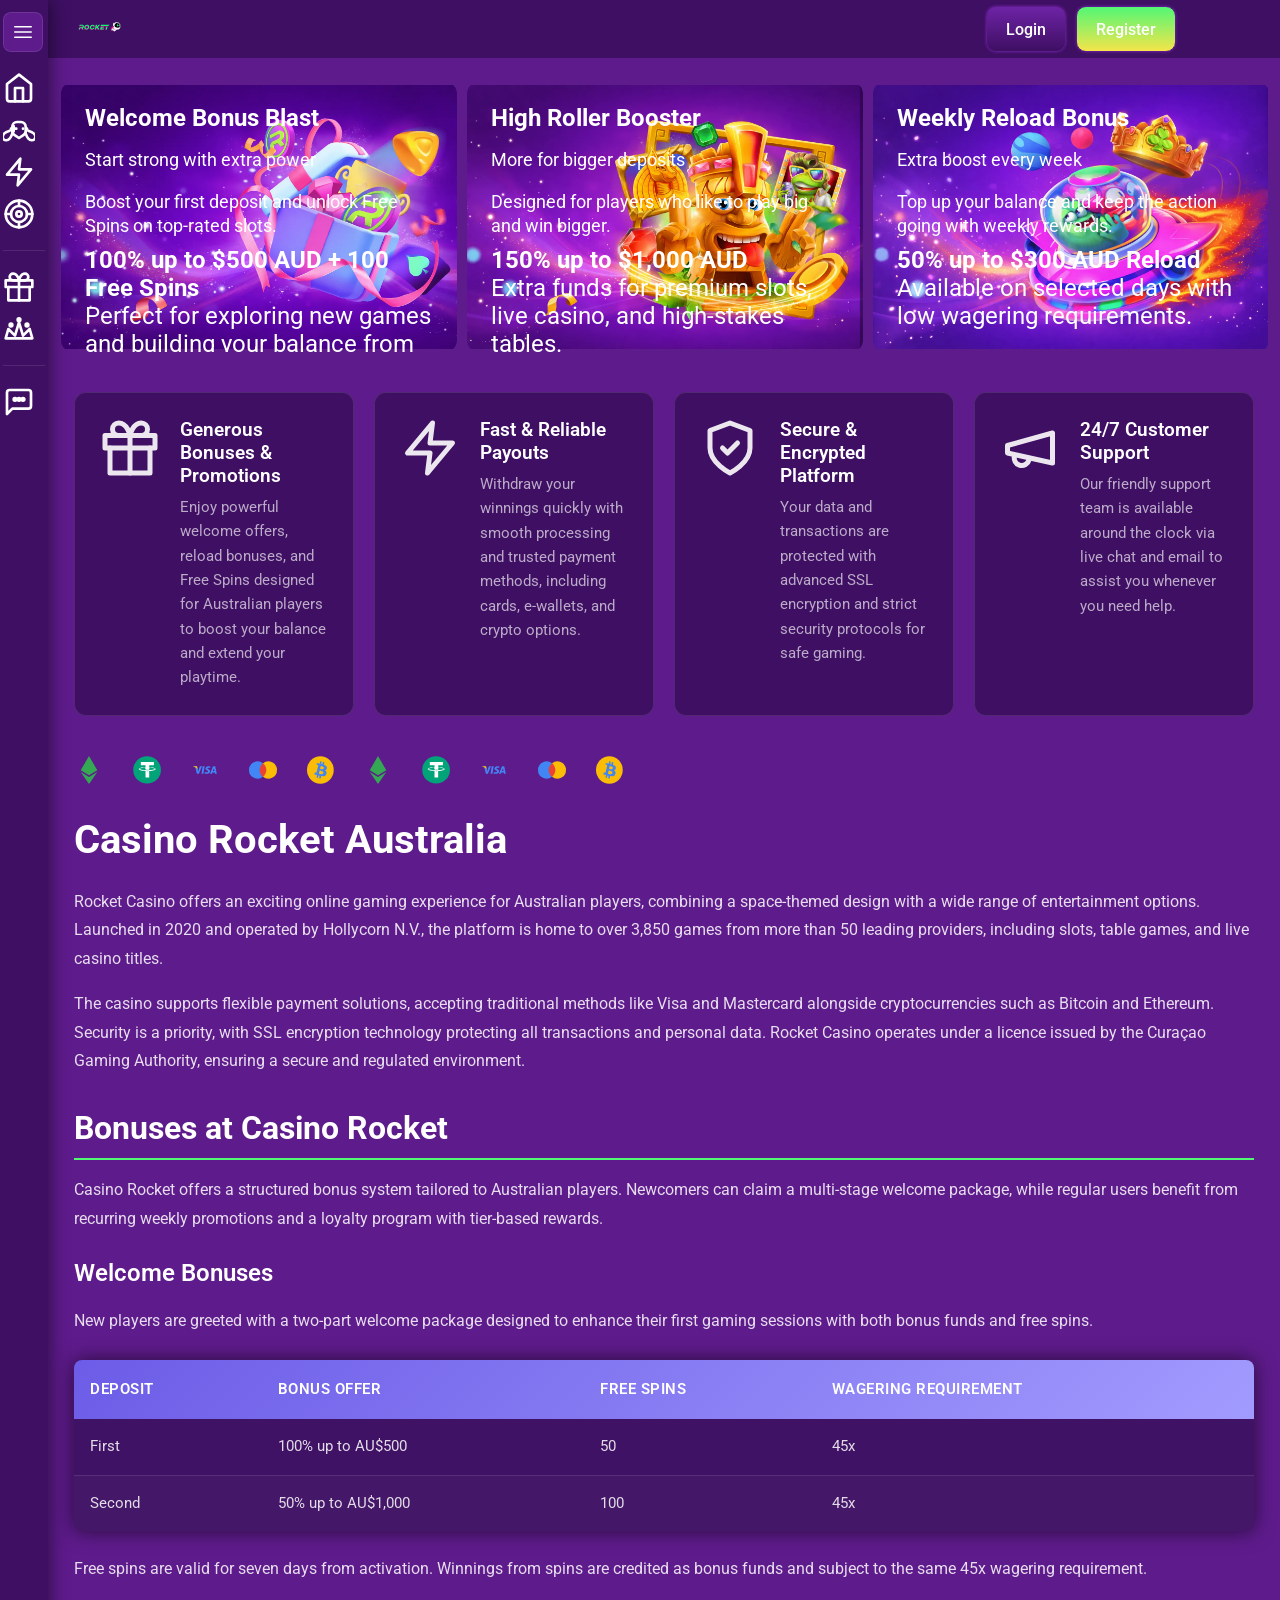
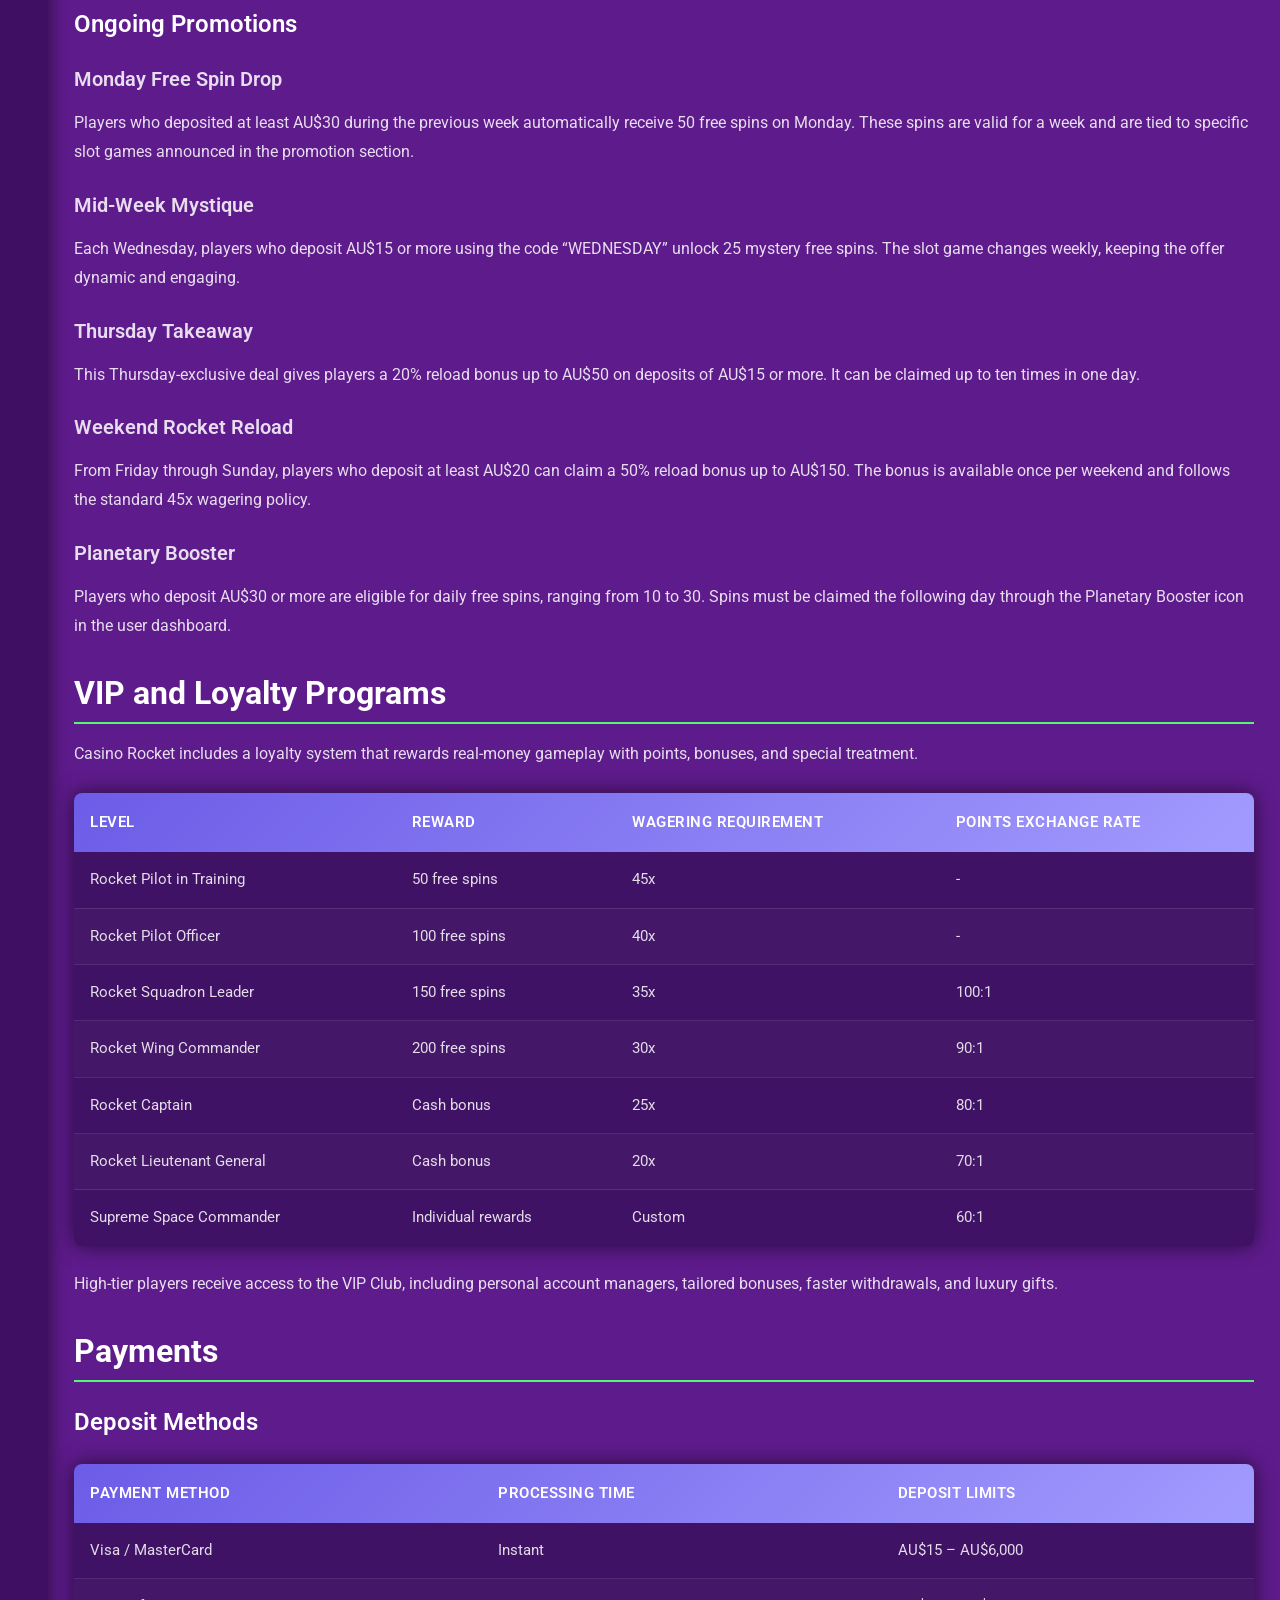
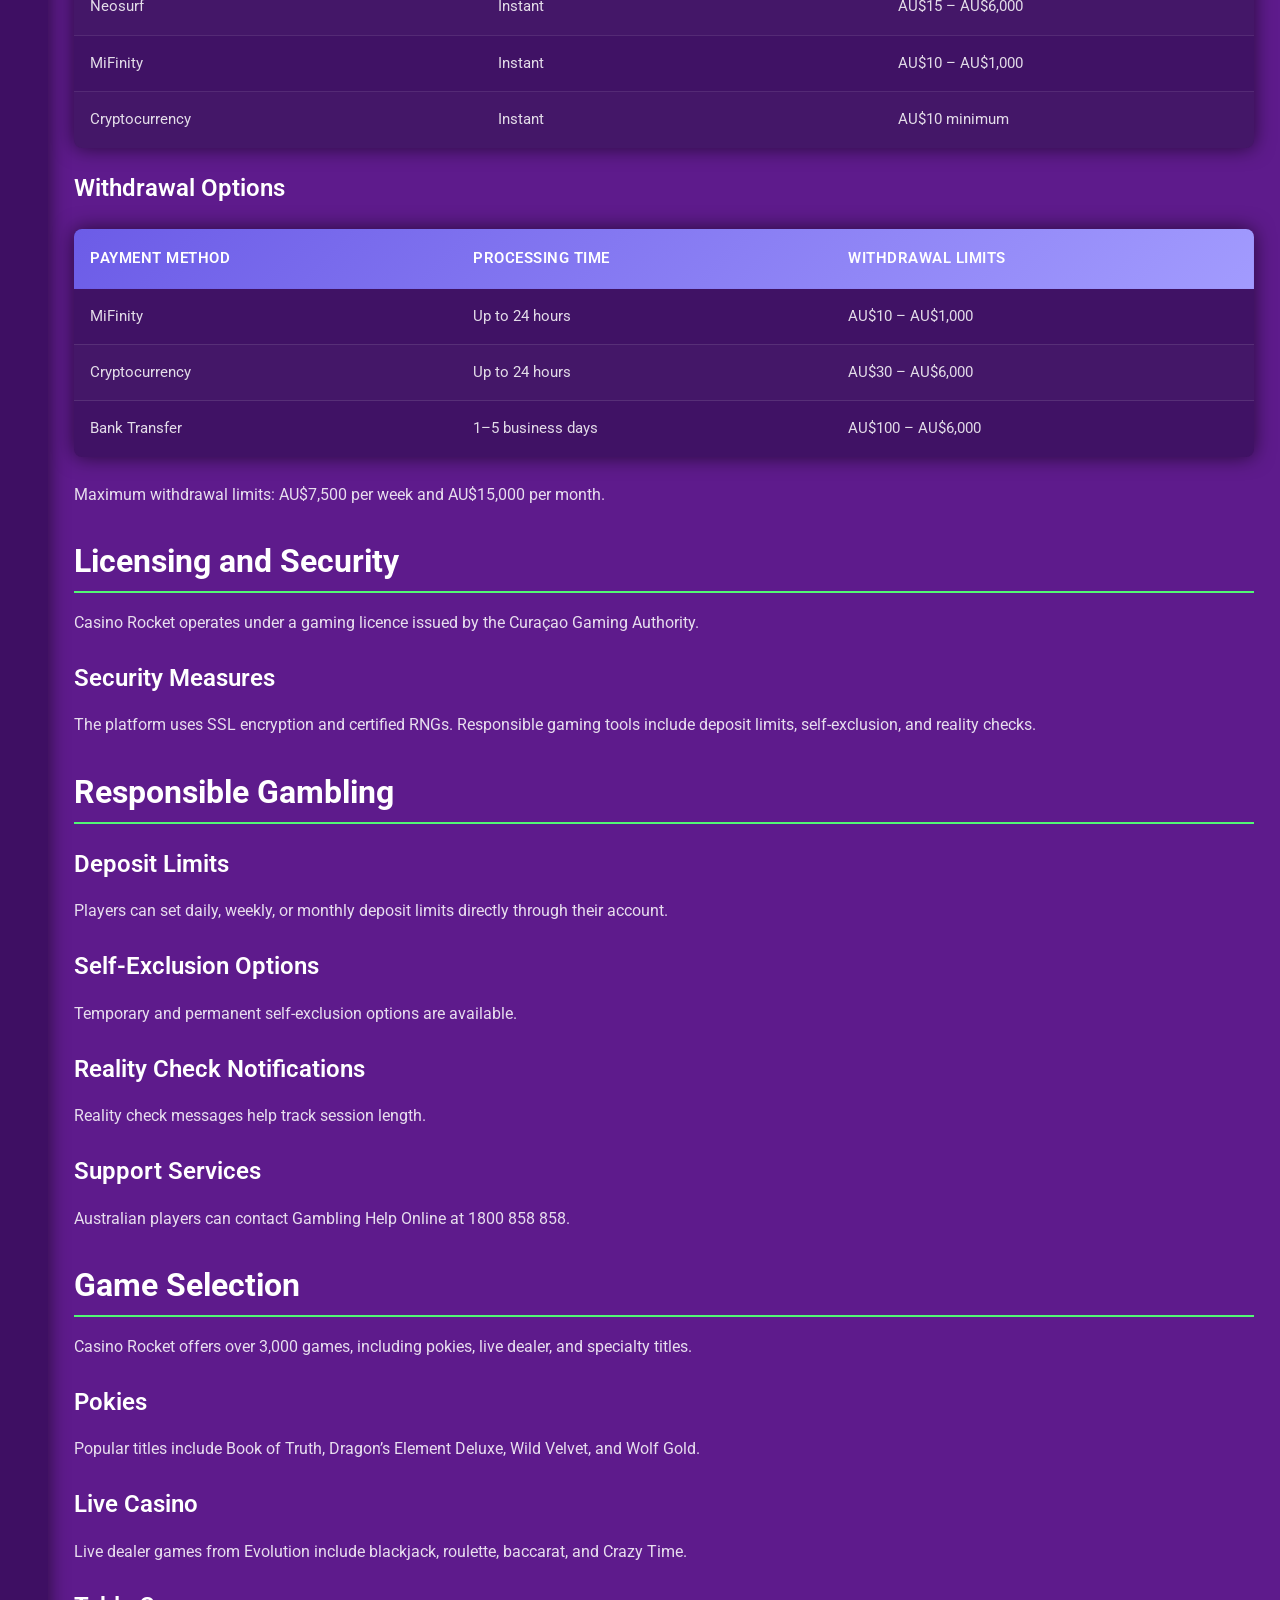
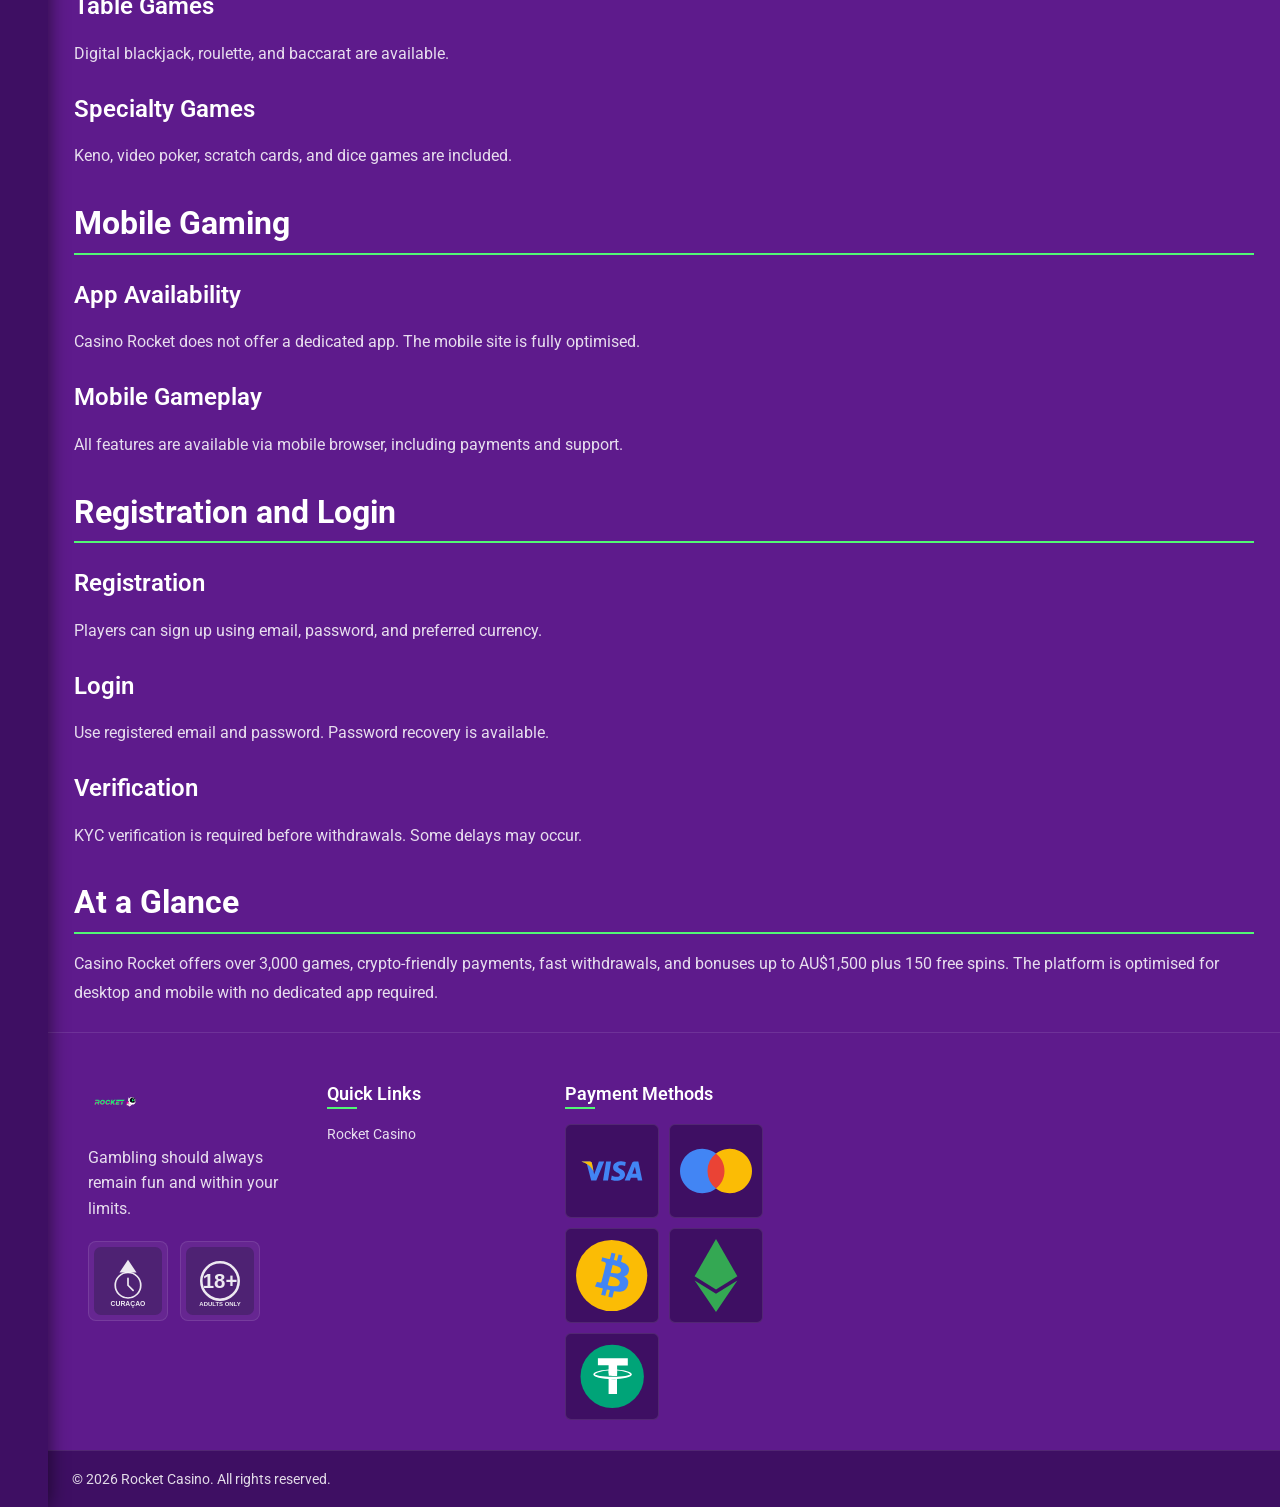
==== commit 682807a0: "migrate casinorocket777-au.com: rotate homepage copy -> aus - Create aus/index.html as a copy of roo" ====
--- a/en-au/index.html
+++ b/en-au/index.html
@@ -21,7 +21,7 @@
         
         <link rel="alternate" href="https://casinorocket777-au.com/" hreflang="en">
     <link rel="alternate" href="https://casinorocket777-au.com/en-au/" hreflang="en-AU">
-    <link rel="canonical" href="https://casinorocket777-au.com/en-au/">        
+    <link rel="canonical" href="https://casinorocket777-au.com/aus/">        
         <script src="../assets/js/wow.min.js"></script>
     <script>new WOW().init();</script>    </head>
 <body class="body">
